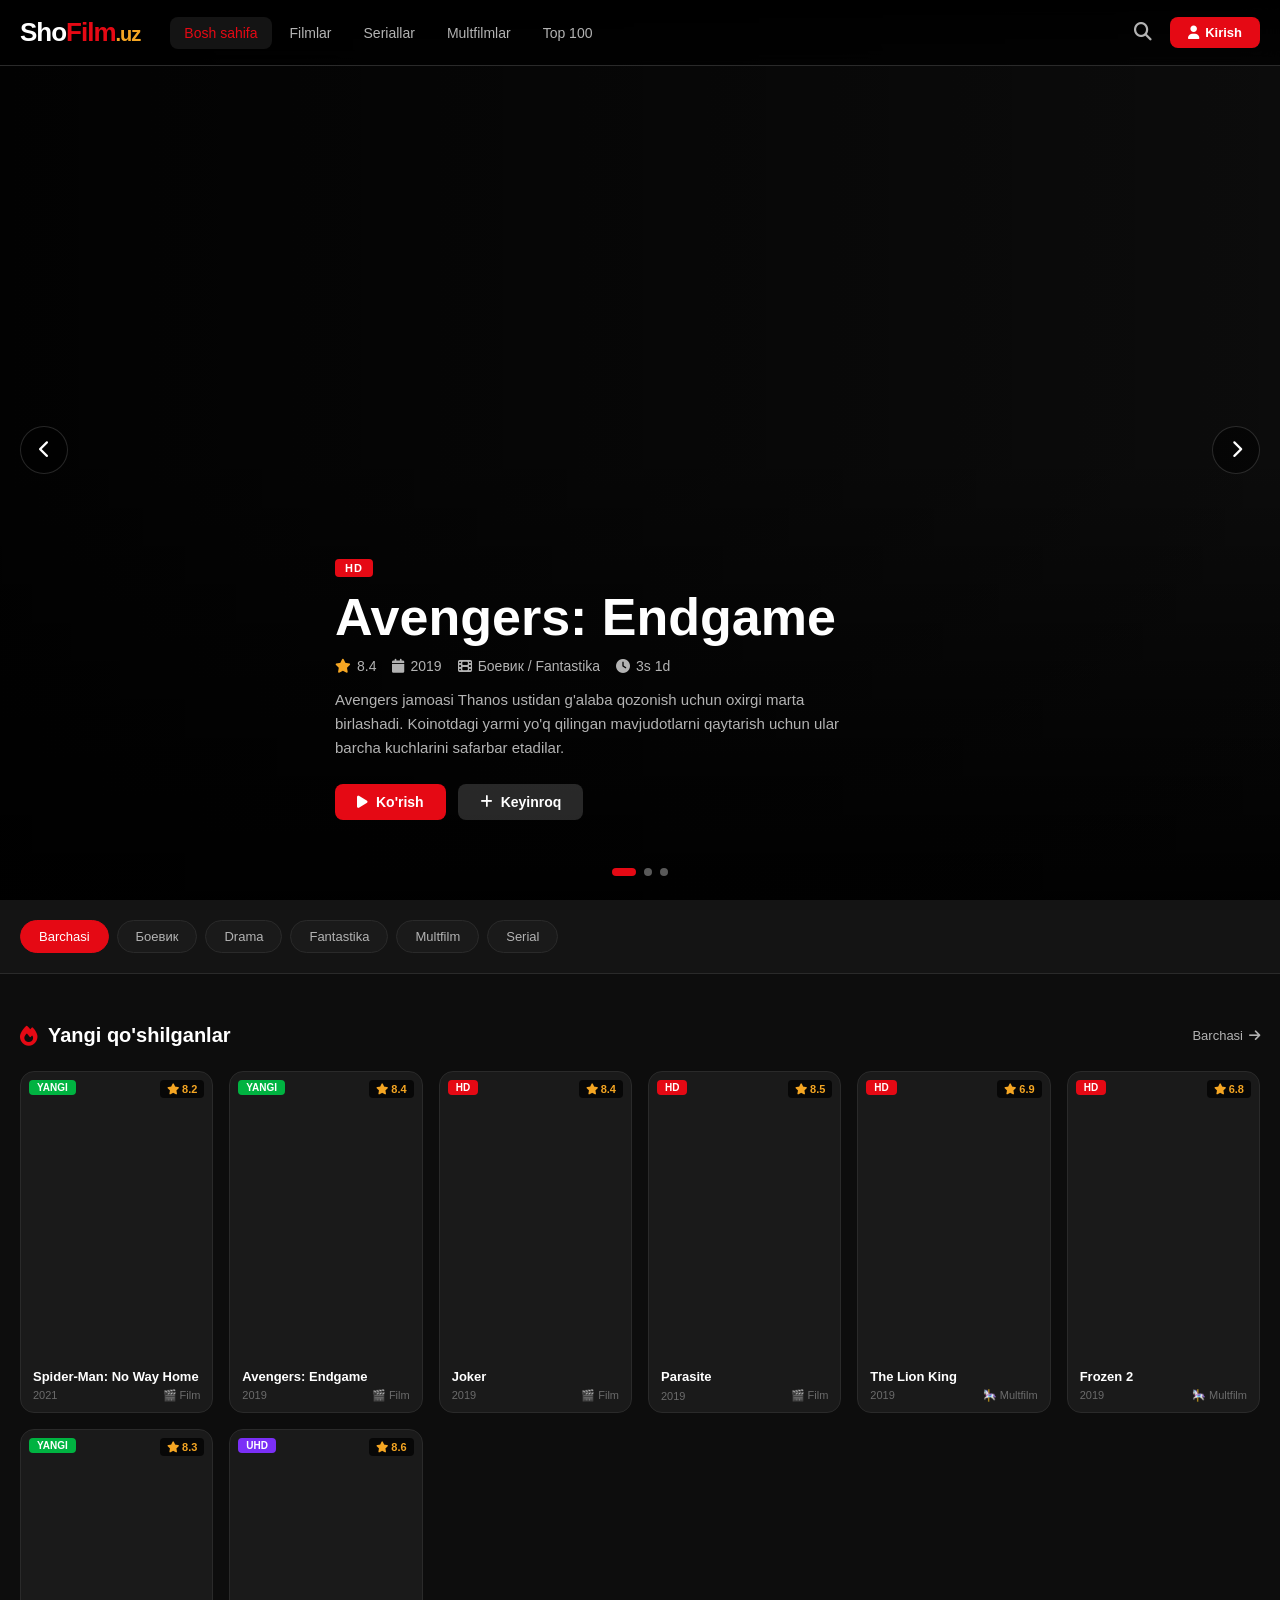
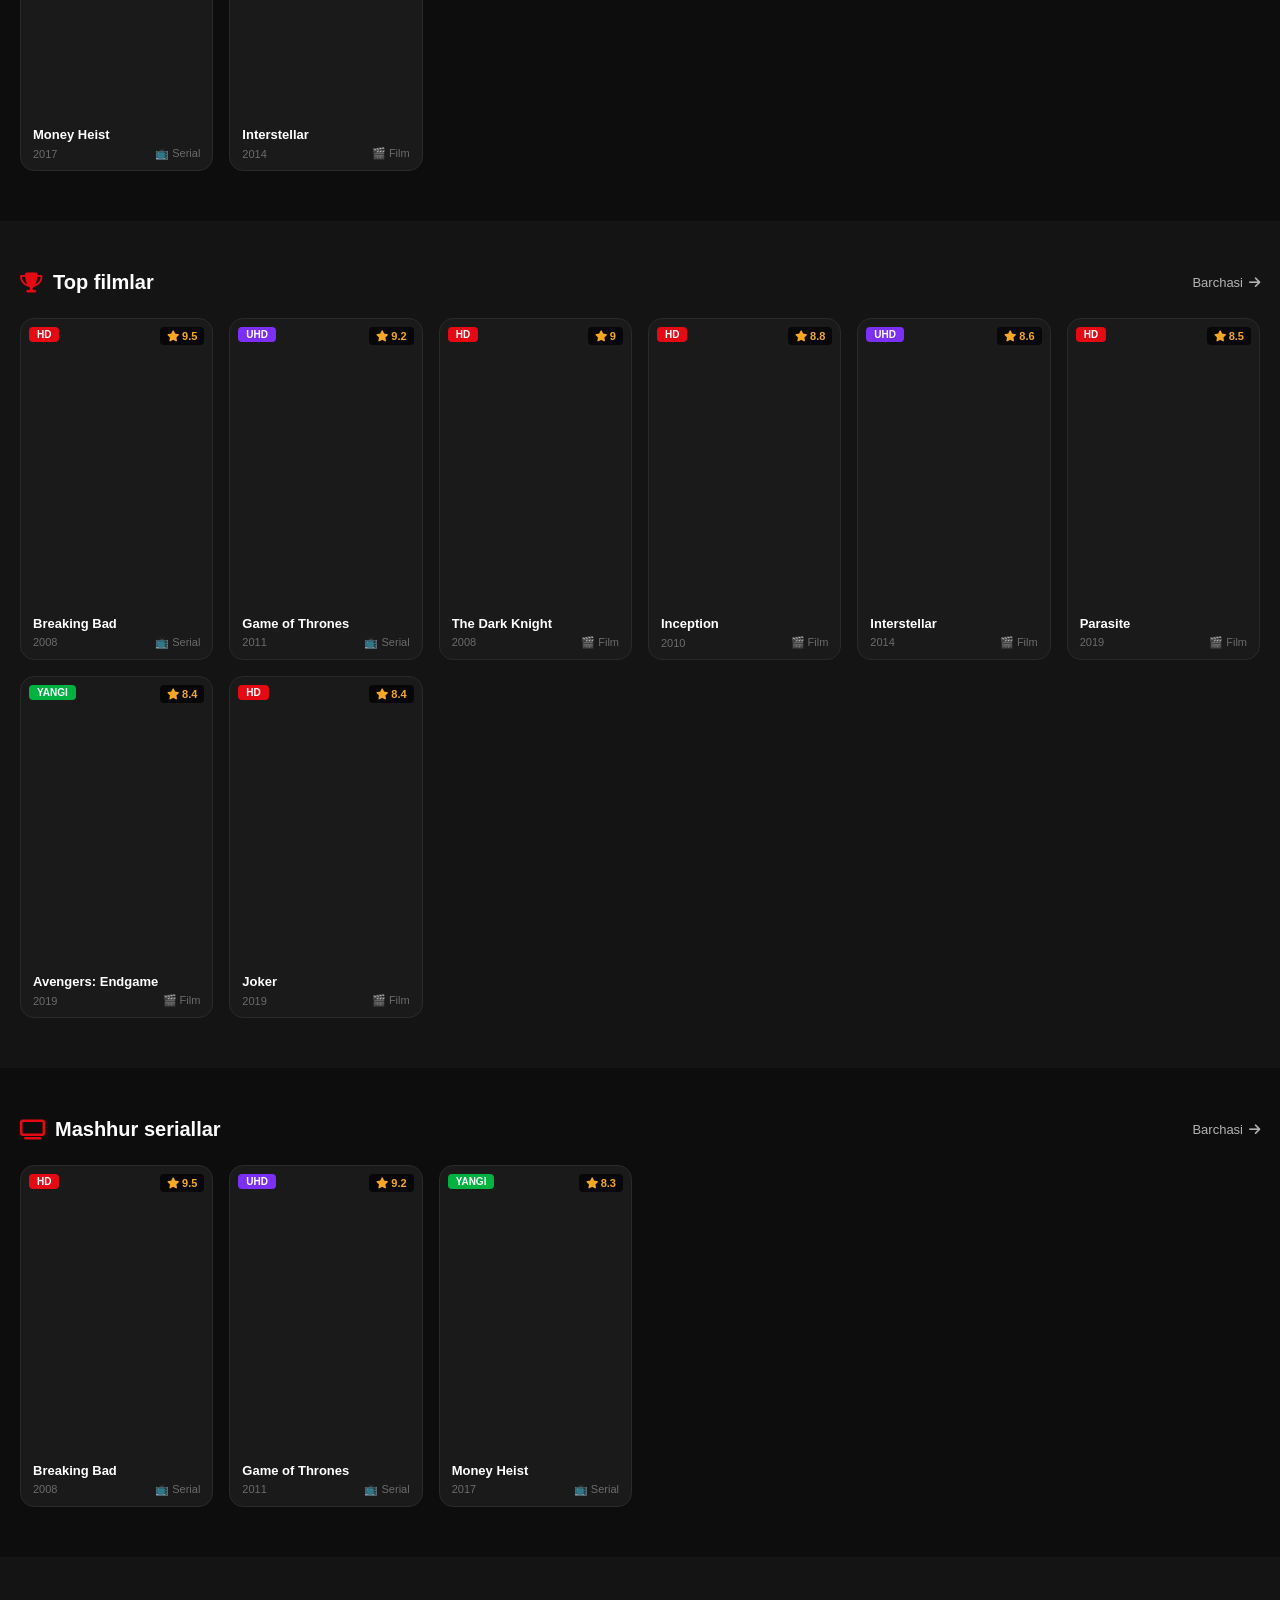
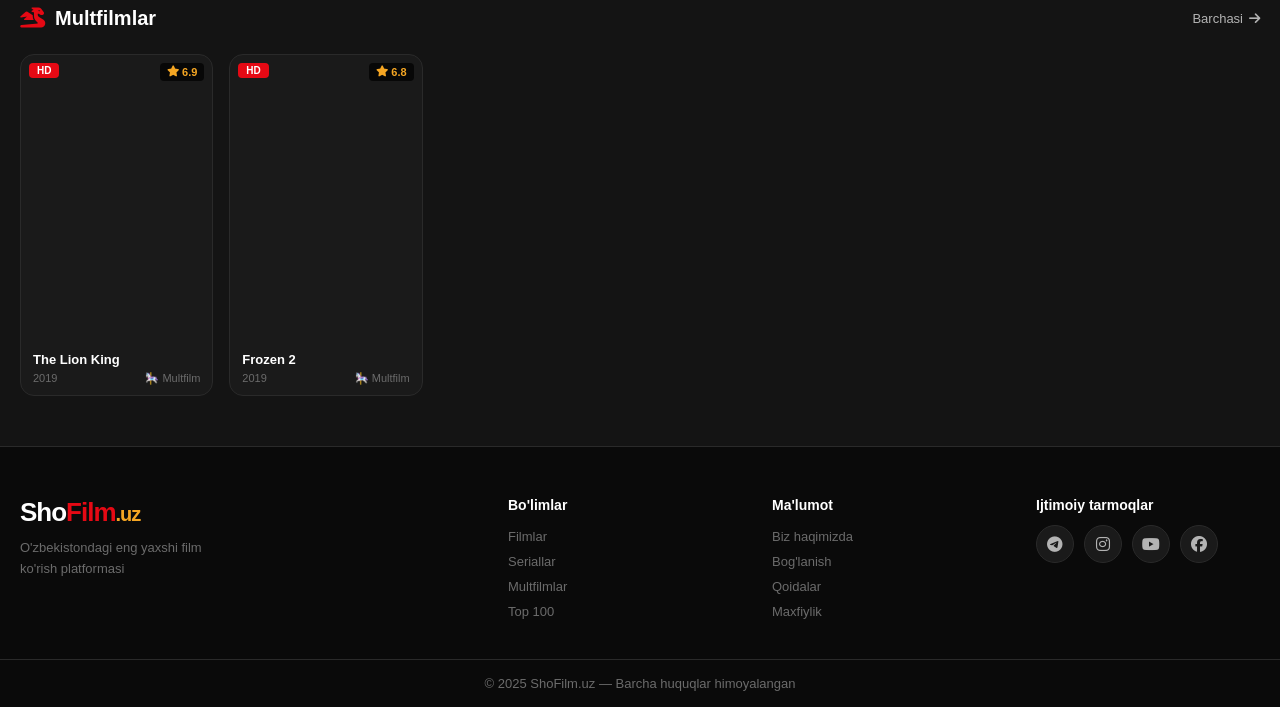
==== index.html @ 5a482295 "🎬 ShoFilm.uz - barcha sahifalar tayyor" ====
<!DOCTYPE html>
<html lang="uz">
<head>
  <meta charset="UTF-8"/>
  <meta name="viewport" content="width=device-width, initial-scale=1.0"/>
  <meta name="description" content="ShoFilm.uz — O'zbekistondagi eng yaxshi filmlar, seriallar va multfilmlar platformasi"/>
  <title>ShoFilm.uz — Filmlar, Seriallar, Multfilmlar</title>
  <link rel="stylesheet" href="css/style.css"/>
  <link rel="stylesheet" href="https://cdnjs.cloudflare.com/ajax/libs/font-awesome/6.5.0/css/all.min.css"/>
</head>
<body>

<!-- ===== HEADER ===== -->
<header class="header" id="header">
  <div class="container header__inner">
    <a href="index.html" class="logo">
      <span class="logo-sho">Sho</span><span class="logo-film">Film</span><span class="logo-dot">.uz</span>
    </a>
    <nav class="nav" id="nav">
      <a href="index.html"   class="nav__link active">Bosh sahifa</a>
      <a href="movies.html"  class="nav__link">Filmlar</a>
      <a href="serials.html" class="nav__link">Seriallar</a>
      <a href="cartoons.html"class="nav__link">Multfilmlar</a>
      <a href="top.html"     class="nav__link">Top 100</a>
    </nav>
    <div class="header__right">
      <button class="search-btn" id="searchToggle"><i class="fas fa-search"></i></button>
      <button class="btn-login"><i class="fas fa-user"></i> Kirish</button>
      <button class="burger" id="burger"><i class="fas fa-bars"></i></button>
    </div>
  </div>
  <div class="search-bar" id="searchBar">
    <div class="container">
      <input type="text" id="searchInput" class="search-input" placeholder="Film, serial yoki aktyor qidiring..."/>
      <button class="search-close" id="searchClose"><i class="fas fa-times"></i></button>
    </div>
    <div class="search-results" id="searchResults"></div>
  </div>
</header>

<!-- ===== HERO SLIDER ===== -->
<section class="hero">
  <div class="hero__slides">

    <div class="hero__slide active" style="background-image:url('https://image.tmdb.org/t/p/original/628Dep6AxEtDxjZoGP78TsOxYbK.jpg')">
      <div class="hero__overlay"></div>
      <div class="container hero__content">
        <span class="hero__badge">HD</span>
        <h1 class="hero__title">Avengers: Endgame</h1>
        <div class="hero__meta">
          <span><i class="fas fa-star"></i> 8.4</span>
          <span><i class="fas fa-calendar"></i> 2019</span>
          <span><i class="fas fa-film"></i> Боевик / Fantastika</span>
          <span><i class="fas fa-clock"></i> 3s 1d</span>
        </div>
        <p class="hero__desc">Avengers jamoasi Thanos ustidan g'alaba qozonish uchun oxirgi marta birlashadi. Koinotdagi yarmi yo'q qilingan mavjudotlarni qaytarish uchun ular barcha kuchlarini safarbar etadilar.</p>
        <div class="hero__btns">
          <a href="player.html?id=1" class="btn btn-primary"><i class="fas fa-play"></i> Ko'rish</a>
          <button class="btn btn-secondary"><i class="fas fa-plus"></i> Keyinroq</button>
        </div>
      </div>
    </div>

    <div class="hero__slide" style="background-image:url('https://image.tmdb.org/t/p/original/8Y43POKjjKDGI9MH89NW0NAzzp8.jpg')">
      <div class="hero__overlay"></div>
      <div class="container hero__content">
        <span class="hero__badge">UHD</span>
        <h1 class="hero__title">Interstellar</h1>
        <div class="hero__meta">
          <span><i class="fas fa-star"></i> 8.6</span>
          <span><i class="fas fa-calendar"></i> 2014</span>
          <span><i class="fas fa-film"></i> Ilmiy-fantastika</span>
          <span><i class="fas fa-clock"></i> 2s 49d</span>
        </div>
        <p class="hero__desc">Insoniyatni saqlab qolish uchun bir guruh astronavtlar yulduzlaro'ti orqali sayohat qiladi. Vaqt va makon chegaralarini yengib, yangi dunyo izlaydilar.</p>
        <div class="hero__btns">
          <a href="player.html?id=2" class="btn btn-primary"><i class="fas fa-play"></i> Ko'rish</a>
          <button class="btn btn-secondary"><i class="fas fa-plus"></i> Keyinroq</button>
        </div>
      </div>
    </div>

    <div class="hero__slide" style="background-image:url('https://image.tmdb.org/t/p/original/oqP1qEZccq5AD9MxJDjVSmOHH9E.jpg')">
      <div class="hero__overlay"></div>
      <div class="container hero__content">
        <span class="hero__badge">HD</span>
        <h1 class="hero__title">The Dark Knight</h1>
        <div class="hero__meta">
          <span><i class="fas fa-star"></i> 9.0</span>
          <span><i class="fas fa-calendar"></i> 2008</span>
          <span><i class="fas fa-film"></i> Боевик / Triller</span>
          <span><i class="fas fa-clock"></i> 2s 32d</span>
        </div>
        <p class="hero__desc">Batman Gotham shahrini Joker deb atalgan terrorchidan himoya qilishi kerak. Bu kurash nafaqat jismoniy, balki ruhiy sinov ham bo'ladi.</p>
        <div class="hero__btns">
          <a href="player.html?id=3" class="btn btn-primary"><i class="fas fa-play"></i> Ko'rish</a>
          <button class="btn btn-secondary"><i class="fas fa-plus"></i> Keyinroq</button>
        </div>
      </div>
    </div>

  </div>
  <button class="hero__arrow hero__arrow--prev" id="heroPrev"><i class="fas fa-chevron-left"></i></button>
  <button class="hero__arrow hero__arrow--next" id="heroNext"><i class="fas fa-chevron-right"></i></button>
  <div class="hero__dots">
    <span class="hero__dot active"></span>
    <span class="hero__dot"></span>
    <span class="hero__dot"></span>
  </div>
</section>

<!-- ===== KATEGORIYALAR ===== -->
<section class="categories section">
  <div class="container">
    <div class="categories__list">
      <button class="cat-btn active" data-cat="all">Barchasi</button>
      <button class="cat-btn" data-cat="action">Боевик</button>
      <button class="cat-btn" data-cat="drama">Drama</button>
      <button class="cat-btn" data-cat="fantasy">Fantastika</button>
      <button class="cat-btn" data-cat="cartoon">Multfilm</button>
      <button class="cat-btn" data-cat="serial">Serial</button>
    </div>
  </div>
</section>

<!-- ===== YANGI FILMLAR ===== -->
<section class="section">
  <div class="container">
    <div class="section-header">
      <h2 class="section-title"><i class="fas fa-fire"></i> Yangi qo'shilganlar</h2>
      <a href="movies.html" class="see-all">Barchasi <i class="fas fa-arrow-right"></i></a>
    </div>
    <div class="movies-grid" id="newMoviesGrid"></div>
  </div>
</section>

<!-- ===== TOP FILMLAR ===== -->
<section class="section section--dark">
  <div class="container">
    <div class="section-header">
      <h2 class="section-title"><i class="fas fa-trophy"></i> Top filmlar</h2>
      <a href="top.html" class="see-all">Barchasi <i class="fas fa-arrow-right"></i></a>
    </div>
    <div class="movies-grid" id="topMoviesGrid"></div>
  </div>
</section>

<!-- ===== SERIALLAR ===== -->
<section class="section">
  <div class="container">
    <div class="section-header">
      <h2 class="section-title"><i class="fas fa-tv"></i> Mashhur seriallar</h2>
      <a href="serials.html" class="see-all">Barchasi <i class="fas fa-arrow-right"></i></a>
    </div>
    <div class="movies-grid" id="serialsGrid"></div>
  </div>
</section>

<!-- ===== MULTFILMLAR ===== -->
<section class="section section--dark">
  <div class="container">
    <div class="section-header">
      <h2 class="section-title"><i class="fas fa-dragon"></i> Multfilmlar</h2>
      <a href="cartoons.html" class="see-all">Barchasi <i class="fas fa-arrow-right"></i></a>
    </div>
    <div class="movies-grid" id="cartoonsGrid"></div>
  </div>
</section>

<!-- ===== FOOTER ===== -->
<footer class="footer">
  <div class="container footer__inner">
    <div class="footer__logo">
      <a href="index.html" class="logo">
        <span class="logo-sho">Sho</span><span class="logo-film">Film</span><span class="logo-dot">.uz</span>
      </a>
      <p>O'zbekistondagi eng yaxshi film ko'rish platformasi</p>
    </div>
    <div class="footer__links">
      <h4>Bo'limlar</h4>
      <a href="movies.html">Filmlar</a>
      <a href="serials.html">Seriallar</a>
      <a href="cartoons.html">Multfilmlar</a>
      <a href="top.html">Top 100</a>
    </div>
    <div class="footer__links">
      <h4>Ma'lumot</h4>
      <a href="#">Biz haqimizda</a>
      <a href="#">Bog'lanish</a>
      <a href="#">Qoidalar</a>
      <a href="#">Maxfiylik</a>
    </div>
    <div class="footer__social">
      <h4>Ijtimoiy tarmoqlar</h4>
      <div class="social-icons">
        <a href="#"><i class="fab fa-telegram"></i></a>
        <a href="#"><i class="fab fa-instagram"></i></a>
        <a href="#"><i class="fab fa-youtube"></i></a>
        <a href="#"><i class="fab fa-facebook"></i></a>
      </div>
    </div>
  </div>
  <div class="footer__bottom">
    <p>© 2025 ShoFilm.uz — Barcha huquqlar himoyalangan</p>
  </div>
</footer>

<!-- ===== MODAL ===== -->
<div class="modal" id="movieModal">
  <div class="modal__overlay" id="modalOverlay"></div>
  <div class="modal__box">
    <button class="modal__close" id="modalClose"><i class="fas fa-times"></i></button>
    <div class="modal__poster">
      <img src="" alt="" id="modalPoster"/>
      <div class="modal__play-btn">
        <a href="#" id="modalPlayLink" class="btn btn-primary btn-lg"><i class="fas fa-play"></i> Ko'rish</a>
      </div>
    </div>
    <div class="modal__info">
      <h2 id="modalTitle"></h2>
      <div class="modal__meta" id="modalMeta"></div>
      <p id="modalDesc"></p>
      <div class="modal__actions">
        <a href="#" id="modalWatchBtn" class="btn btn-primary"><i class="fas fa-play"></i> Ko'rish</a>
        <button class="btn btn-secondary"><i class="fas fa-download"></i> Yuklab olish</button>
        <button class="btn btn-icon"><i class="fas fa-heart"></i></button>
        <button class="btn btn-icon"><i class="fas fa-share-alt"></i></button>
      </div>
    </div>
  </div>
</div>

<button class="scroll-top" id="scrollTop"><i class="fas fa-chevron-up"></i></button>

<script src="js/data.js"></script>
<script src="js/main.js"></script>
</body>
</html>
---- css/style.css ----
/* ===== RESET & VARIABLES ===== */
*, *::before, *::after { box-sizing: border-box; margin: 0; padding: 0; }
:root {
  --bg:     #0d0d0d;
  --bg2:    #141414;
  --card:   #1a1a1a;
  --hover:  #252525;
  --accent: #e50914;
  --acc-h:  #b2070f;
  --gold:   #f5a623;
  --txt:    #ffffff;
  --txt2:   #b3b3b3;
  --muted:  #6b6b6b;
  --border: #2a2a2a;
  --r:      8px;
  --rl:     14px;
  --sh:     0 4px 24px rgba(0,0,0,.5);
  --tr:     .25s ease;
  --hh:     65px;
}
html { scroll-behavior: smooth; }
body { font-family: 'Segoe UI', Tahoma, sans-serif; background: var(--bg); color: var(--txt); overflow-x: hidden; }
a { text-decoration: none; color: inherit; }
ul { list-style: none; }
img { max-width: 100%; display: block; }
button { cursor: pointer; border: none; background: none; }

/* ===== SCROLLBAR ===== */
::-webkit-scrollbar { width: 5px; }
::-webkit-scrollbar-track { background: var(--bg2); }
::-webkit-scrollbar-thumb { background: var(--accent); border-radius: 3px; }

/* ===== CONTAINER ===== */
.container { max-width: 1300px; margin: 0 auto; padding: 0 20px; }

/* ===== BUTTONS ===== */
.btn { display: inline-flex; align-items: center; gap: 8px; padding: 10px 22px; border-radius: var(--r); font-size: 14px; font-weight: 600; transition: var(--tr); cursor: pointer; }
.btn-primary  { background: var(--accent); color: #fff; }
.btn-primary:hover { background: var(--acc-h); transform: scale(1.04); }
.btn-secondary { background: rgba(255,255,255,.15); color: #fff; }
.btn-secondary:hover { background: rgba(255,255,255,.28); }
.btn-lg { padding: 13px 30px; font-size: 16px; }
.btn-icon { width: 42px; height: 42px; padding: 0; display: flex; align-items: center; justify-content: center; background: rgba(255,255,255,.1); color: #fff; border-radius: 50%; font-size: 16px; transition: var(--tr); }
.btn-icon:hover { background: var(--accent); }
.btn-login { background: var(--accent); color: #fff; border-radius: var(--r); padding: 8px 18px; font-size: 13px; font-weight: 600; display: flex; align-items: center; gap: 6px; transition: var(--tr); }
.btn-login:hover { background: var(--acc-h); }

/* ===== HEADER ===== */
.header { position: fixed; top: 0; left: 0; right: 0; z-index: 1000; background: linear-gradient(180deg, rgba(0,0,0,.95), rgba(0,0,0,.7)); backdrop-filter: blur(10px); border-bottom: 1px solid var(--border); transition: var(--tr); }
.header.scrolled { background: rgba(13,13,13,.98); }
.header__inner { display: flex; align-items: center; gap: 30px; height: var(--hh); }
.logo { font-size: 26px; font-weight: 800; letter-spacing: -1px; }
.logo-sho  { color: #fff; }
.logo-film { color: var(--accent); }
.logo-dot  { color: var(--gold); font-size: 20px; }
.nav { display: flex; align-items: center; gap: 4px; flex: 1; }
.nav__link { color: var(--txt2); padding: 8px 14px; border-radius: var(--r); font-size: 14px; font-weight: 500; transition: var(--tr); white-space: nowrap; }
.nav__link:hover, .nav__link.active { color: #fff; background: rgba(255,255,255,.08); }
.nav__link.active { color: var(--accent); }
.header__right { display: flex; align-items: center; gap: 10px; margin-left: auto; }
.search-btn { color: var(--txt2); font-size: 18px; padding: 8px; border-radius: 50%; transition: var(--tr); }
.search-btn:hover { color: #fff; background: rgba(255,255,255,.1); }
.burger { display: none; color: #fff; font-size: 20px; padding: 6px; }

/* ===== SEARCH BAR ===== */
.search-bar { background: rgba(10,10,10,.97); border-top: 1px solid var(--border); padding: 14px 0; display: none; position: relative; }
.search-bar.active { display: block; }
.search-bar .container { display: flex; align-items: center; gap: 10px; }
.search-input { flex: 1; background: var(--card); border: 1px solid var(--border); color: #fff; padding: 12px 18px; border-radius: 30px; font-size: 15px; outline: none; transition: var(--tr); }
.search-input:focus { border-color: var(--accent); box-shadow: 0 0 0 2px rgba(229,9,20,.15); }
.search-input::placeholder { color: var(--muted); }
.search-close { color: var(--txt2); font-size: 18px; padding: 8px; transition: var(--tr); }
.search-close:hover { color: var(--accent); }
.search-results { position: absolute; left: 0; right: 0; top: 100%; background: var(--bg2); border-top: 1px solid var(--border); max-height: 360px; overflow-y: auto; z-index: 100; }
.search-result-item { display: flex; align-items: center; gap: 14px; padding: 10px 20px; transition: var(--tr); cursor: pointer; }
.search-result-item:hover { background: var(--hover); }
.search-result-item img { width: 46px; height: 66px; object-fit: cover; border-radius: 4px; }
.search-result-info h4 { font-size: 14px; font-weight: 600; }
.search-result-info span { font-size: 12px; color: var(--txt2); }

/* ===== HERO ===== */
.hero { position: relative; height: 100vh; min-height: 580px; overflow: hidden; }
.hero__slides { width: 100%; height: 100%; }
.hero__slide { position: absolute; inset: 0; background-size: cover; background-position: center top; opacity: 0; transition: opacity .8s ease; }
.hero__slide.active { opacity: 1; z-index: 1; }
.hero__overlay { position: absolute; inset: 0; background: linear-gradient(90deg, rgba(0,0,0,.85) 0%, rgba(0,0,0,.5) 50%, rgba(0,0,0,.1) 100%), linear-gradient(0deg, rgba(0,0,0,.9) 0%, transparent 50%); }
.hero__content { position: relative; z-index: 2; display: flex; flex-direction: column; justify-content: flex-end; height: 100%; padding-bottom: 80px; max-width: 650px; }
.hero__badge { display: inline-block; background: var(--accent); color: #fff; font-size: 11px; font-weight: 700; padding: 3px 10px; border-radius: 4px; letter-spacing: 1px; margin-bottom: 12px; width: fit-content; }
.hero__title { font-size: clamp(28px, 5vw, 52px); font-weight: 800; line-height: 1.1; margin-bottom: 12px; }
.hero__meta { display: flex; flex-wrap: wrap; gap: 16px; margin-bottom: 14px; }
.hero__meta span { display: flex; align-items: center; gap: 6px; font-size: 14px; color: var(--txt2); }
.hero__meta .fa-star { color: var(--gold); }
.hero__desc { font-size: 15px; color: var(--txt2); line-height: 1.6; margin-bottom: 24px; max-width: 520px; }
.hero__btns { display: flex; gap: 12px; flex-wrap: wrap; }
.hero__arrow { position: absolute; top: 50%; transform: translateY(-50%); z-index: 3; width: 48px; height: 48px; background: rgba(0,0,0,.5); color: #fff; border-radius: 50%; font-size: 18px; display: flex; align-items: center; justify-content: center; border: 1px solid rgba(255,255,255,.15); transition: var(--tr); }
.hero__arrow:hover { background: var(--accent); border-color: var(--accent); }
.hero__arrow--prev { left: 20px; }
.hero__arrow--next { right: 20px; }
.hero__dots { position: absolute; bottom: 24px; left: 50%; transform: translateX(-50%); display: flex; gap: 8px; z-index: 3; }
.hero__dot { width: 8px; height: 8px; border-radius: 50%; background: rgba(255,255,255,.35); transition: var(--tr); cursor: pointer; }
.hero__dot.active { background: var(--accent); width: 24px; border-radius: 4px; }

/* ===== SECTIONS ===== */
.section { padding: 50px 0; }
.section--dark { background: var(--bg2); }
.section-header { display: flex; align-items: center; justify-content: space-between; margin-bottom: 24px; }
.section-title { font-size: 20px; font-weight: 700; display: flex; align-items: center; gap: 10px; }
.section-title i { color: var(--accent); }
.see-all { color: var(--txt2); font-size: 13px; display: flex; align-items: center; gap: 6px; transition: var(--tr); }
.see-all:hover { color: var(--accent); }

/* ===== CATEGORIES ===== */
.categories { padding: 20px 0; background: var(--bg2); border-bottom: 1px solid var(--border); }
.categories__list { display: flex; gap: 8px; flex-wrap: wrap; }
.cat-btn { padding: 8px 18px; border-radius: 20px; font-size: 13px; font-weight: 500; background: var(--card); color: var(--txt2); border: 1px solid var(--border); transition: var(--tr); }
.cat-btn:hover, .cat-btn.active { background: var(--accent); color: #fff; border-color: var(--accent); }

/* ===== MOVIES GRID ===== */
.movies-grid { display: grid; grid-template-columns: repeat(auto-fill, minmax(175px, 1fr)); gap: 16px; }

/* ===== MOVIE CARD ===== */
.movie-card { background: var(--card); border-radius: var(--rl); overflow: hidden; transition: var(--tr); cursor: pointer; border: 1px solid var(--border); }
.movie-card:hover { transform: translateY(-6px); box-shadow: 0 12px 40px rgba(0,0,0,.6); border-color: rgba(229,9,20,.3); }
.movie-card__poster { position: relative; aspect-ratio: 2/3; overflow: hidden; }
.movie-card__poster img { width: 100%; height: 100%; object-fit: cover; transition: transform .4s ease; }
.movie-card:hover .movie-card__poster img { transform: scale(1.07); }
.movie-card__overlay { position: absolute; inset: 0; background: rgba(0,0,0,.5); display: flex; align-items: center; justify-content: center; opacity: 0; transition: var(--tr); }
.movie-card:hover .movie-card__overlay { opacity: 1; }
.movie-card__play { width: 54px; height: 54px; background: var(--accent); border-radius: 50%; display: flex; align-items: center; justify-content: center; font-size: 20px; color: #fff; transform: scale(.7); transition: var(--tr); }
.movie-card:hover .movie-card__play { transform: scale(1); }
.movie-card__badge { position: absolute; top: 8px; left: 8px; background: var(--accent); color: #fff; font-size: 10px; font-weight: 700; padding: 2px 8px; border-radius: 4px; }
.movie-card__badge.uhd { background: #7b2ff7; }
.movie-card__badge.new { background: #00b341; }
.movie-card__rating { position: absolute; top: 8px; right: 8px; background: rgba(0,0,0,.75); color: var(--gold); font-size: 11px; font-weight: 700; padding: 3px 7px; border-radius: 4px; display: flex; align-items: center; gap: 3px; }
.movie-card__info { padding: 10px 12px; }
.movie-card__title { font-size: 13px; font-weight: 600; margin-bottom: 5px; white-space: nowrap; overflow: hidden; text-overflow: ellipsis; }
.movie-card__meta { display: flex; align-items: center; justify-content: space-between; }
.movie-card__year, .movie-card__genre { font-size: 11px; color: var(--muted); }

/* ===== PAGE HERO ===== */
.page-hero { min-height: 220px; background: linear-gradient(135deg, #1a0000, #0d0d0d); display: flex; align-items: center; padding-top: var(--hh); border-bottom: 1px solid var(--border); }
.page-hero h1 { font-size: clamp(24px, 4vw, 38px); font-weight: 800; }
.page-hero p { color: var(--txt2); margin-top: 8px; font-size: 15px; }

/* ===== FILTERS ===== */
.filters { padding: 24px 0; background: var(--bg2); border-bottom: 1px solid var(--border); }
.filters__row { display: flex; gap: 12px; flex-wrap: wrap; align-items: center; }
.filter-select { background: var(--card); border: 1px solid var(--border); color: var(--txt); padding: 9px 16px; border-radius: var(--r); font-size: 13px; outline: none; cursor: pointer; transition: var(--tr); }
.filter-select:focus { border-color: var(--accent); }
.filter-select option { background: var(--card); }
.sort-btn { padding: 9px 16px; border-radius: var(--r); font-size: 13px; background: var(--card); color: var(--txt2); border: 1px solid var(--border); transition: var(--tr); }
.sort-btn.active, .sort-btn:hover { background: var(--accent); color: #fff; border-color: var(--accent); }

/* ===== MOVIES PAGE ===== */
.movies-page { padding: 40px 0; }
.movies-count { color: var(--muted); font-size: 13px; margin-bottom: 20px; }
.pagination { display: flex; justify-content: center; gap: 8px; margin-top: 40px; flex-wrap: wrap; }
.page-btn { width: 40px; height: 40px; background: var(--card); border: 1px solid var(--border); color: var(--txt2); border-radius: var(--r); font-size: 14px; display: flex; align-items: center; justify-content: center; transition: var(--tr); }
.page-btn:hover, .page-btn.active { background: var(--accent); color: #fff; border-color: var(--accent); }

/* ===== MODAL ===== */
.modal { position: fixed; inset: 0; z-index: 2000; display: none; align-items: center; justify-content: center; padding: 20px; }
.modal.active { display: flex; }
.modal__overlay { position: absolute; inset: 0; background: rgba(0,0,0,.85); backdrop-filter: blur(4px); }
.modal__box { position: relative; z-index: 1; background: var(--card); border-radius: var(--rl); overflow: hidden; display: flex; max-width: 780px; width: 100%; max-height: 90vh; box-shadow: 0 20px 60px rgba(0,0,0,.8); border: 1px solid var(--border); animation: mIn .3s ease; }
@keyframes mIn { from { opacity: 0; transform: scale(.92) translateY(20px); } to { opacity: 1; transform: none; } }
.modal__close { position: absolute; top: 14px; right: 14px; z-index: 2; width: 34px; height: 34px; background: rgba(0,0,0,.6); color: #fff; border-radius: 50%; font-size: 15px; display: flex; align-items: center; justify-content: center; transition: var(--tr); }
.modal__close:hover { background: var(--accent); }
.modal__poster { width: 220px; flex-shrink: 0; position: relative; }
.modal__poster img { width: 100%; height: 100%; object-fit: cover; }
.modal__play-btn { position: absolute; bottom: 16px; left: 50%; transform: translateX(-50%); white-space: nowrap; }
.modal__info { padding: 28px; flex: 1; overflow-y: auto; }
.modal__info h2 { font-size: 22px; font-weight: 800; margin-bottom: 12px; }
.modal__meta { display: flex; flex-wrap: wrap; gap: 12px; margin-bottom: 16px; }
.modal__meta span { font-size: 13px; color: var(--txt2); display: flex; align-items: center; gap: 5px; }
.modal__meta .fa-star { color: var(--gold); }
.modal__info p { font-size: 14px; color: var(--txt2); line-height: 1.7; margin-bottom: 20px; }
.modal__actions { display: flex; gap: 10px; flex-wrap: wrap; }

/* ===== FOOTER ===== */
.footer { background: #0a0a0a; border-top: 1px solid var(--border); padding-top: 50px; }
.footer__inner { display: grid; grid-template-columns: 2fr 1fr 1fr 1fr; gap: 40px; padding-bottom: 40px; }
.footer__logo p { font-size: 13px; color: var(--muted); margin-top: 10px; max-width: 220px; line-height: 1.6; }
.footer__links { display: flex; flex-direction: column; gap: 10px; }
.footer__links h4 { font-size: 14px; font-weight: 700; margin-bottom: 6px; color: #fff; }
.footer__links a { font-size: 13px; color: var(--muted); transition: var(--tr); }
.footer__links a:hover { color: var(--accent); }
.footer__social h4 { font-size: 14px; font-weight: 700; margin-bottom: 12px; }
.social-icons { display: flex; gap: 10px; }
.social-icons a { width: 38px; height: 38px; background: var(--card); border-radius: 50%; display: flex; align-items: center; justify-content: center; font-size: 16px; color: var(--txt2); transition: var(--tr); border: 1px solid var(--border); }
.social-icons a:hover { background: var(--accent); color: #fff; border-color: var(--accent); }
.footer__bottom { border-top: 1px solid var(--border); padding: 16px 20px; text-align: center; color: var(--muted); font-size: 13px; }

/* ===== SCROLL TOP ===== */
.scroll-top { position: fixed; bottom: 30px; right: 24px; z-index: 999; width: 44px; height: 44px; background: var(--accent); color: #fff; border-radius: 50%; font-size: 17px; box-shadow: 0 4px 16px rgba(229,9,20,.4); display: none; align-items: center; justify-content: center; transition: var(--tr); }
.scroll-top.visible { display: flex; }
.scroll-top:hover { transform: translateY(-3px); }

/* ===== PLAYER PAGE ===== */
.player-page { padding-top: var(--hh); background: #050505; min-height: 100vh; }
.player-wrapper { max-width: 1100px; margin: 0 auto; padding: 24px 20px 0; }
.player-container { width: 100%; aspect-ratio: 16/9; background: #000; border-radius: var(--rl); overflow: hidden; position: relative; box-shadow: 0 0 60px rgba(229,9,20,.15); }
.player-container iframe { width: 100%; height: 100%; border: none; }
.player-placeholder { width: 100%; height: 100%; display: flex; flex-direction: column; align-items: center; justify-content: center; gap: 20px; background: linear-gradient(135deg,#0a0a0a,#1a0505); cursor: pointer; position: relative; overflow: hidden; }
.player-placeholder::before { content: ''; position: absolute; inset: 0; background: radial-gradient(circle at center, rgba(229,9,20,.08) 0%, transparent 70%); }
.play-circle { width: 90px; height: 90px; background: var(--accent); border-radius: 50%; display: flex; align-items: center; justify-content: center; font-size: 32px; color: #fff; transition: var(--tr); box-shadow: 0 0 40px rgba(229,9,20,.5); position: relative; z-index: 1; }
.play-circle i { margin-left: 5px; }
.player-placeholder:hover .play-circle { transform: scale(1.1); background: var(--acc-h); }
.placeholder-title { font-size: 20px; font-weight: 700; color: #fff; position: relative; z-index: 1; }
.placeholder-sub { font-size: 14px; color: var(--muted); position: relative; z-index: 1; }
.player-topbar { display: flex; align-items: center; justify-content: space-between; padding: 16px 0; gap: 12px; flex-wrap: wrap; }
.player-topbar-left { display: flex; align-items: center; gap: 12px; flex-wrap: wrap; }
.quality-btn { padding: 6px 14px; border-radius: 20px; font-size: 12px; font-weight: 700; border: 1px solid var(--border); color: var(--txt2); background: var(--card); transition: var(--tr); }
.quality-btn.active, .quality-btn:hover { background: var(--accent); color: #fff; border-color: var(--accent); }
.lang-btn { padding: 6px 14px; border-radius: 20px; font-size: 12px; font-weight: 600; border: 1px solid var(--border); color: var(--txt2); background: var(--card); transition: var(--tr); }
.lang-btn.active, .lang-btn:hover { background: #2a4a7f; color: #fff; border-color: #2a4a7f; }
.player-info { max-width: 1100px; margin: 0 auto; padding: 24px 20px; }
.player-meta { display: flex; flex-wrap: wrap; gap: 16px; margin-bottom: 16px; }
.player-meta span { font-size: 14px; color: var(--txt2); display: flex; align-items: center; gap: 6px; }
.player-meta .fa-star { color: var(--gold); }
.player-desc { font-size: 14px; color: var(--txt2); line-height: 1.75; max-width: 800px; }
.player-actions { display: flex; gap: 10px; margin-top: 20px; flex-wrap: wrap; }
.episodes-section { max-width: 1100px; margin: 0 auto; padding: 0 20px 40px; }
.episodes-title { font-size: 18px; font-weight: 700; margin-bottom: 16px; display: flex; align-items: center; gap: 8px; }
.episodes-grid { display: flex; flex-wrap: wrap; gap: 8px; }
.episode-btn { width: 48px; height: 48px; background: var(--card); border: 1px solid var(--border); color: var(--txt2); border-radius: var(--r); font-size: 13px; font-weight: 600; display: flex; align-items: center; justify-content: center; transition: var(--tr); }
.episode-btn:hover, .episode-btn.active { background: var(--accent); color: #fff; border-color: var(--accent); }
.related-section { max-width: 1100px; margin: 0 auto; padding: 0 20px 50px; }

/* ===== TOP PAGE ===== */
.top-list { display: flex; flex-direction: column; gap: 14px; padding: 40px 0; }
.top-item { display: flex; align-items: center; gap: 20px; background: var(--card); border-radius: var(--rl); padding: 14px 20px; border: 1px solid var(--border); transition: var(--tr); cursor: pointer; }
.top-item:hover { border-color: rgba(229,9,20,.4); transform: translateX(4px); background: var(--hover); }
.top-rank { font-size: 28px; font-weight: 900; color: var(--muted); min-width: 48px; text-align: center; }
.top-rank.gold   { color: #ffd700; }
.top-rank.silver { color: #c0c0c0; }
.top-rank.bronze { color: #cd7f32; }
.top-poster { width: 64px; height: 90px; object-fit: cover; border-radius: var(--r); flex-shrink: 0; }
.top-info { flex: 1; }
.top-info h3 { font-size: 16px; font-weight: 700; margin-bottom: 6px; }
.top-info p  { font-size: 13px; color: var(--txt2); }
.top-rating { font-size: 22px; font-weight: 800; color: var(--gold); display: flex; align-items: center; gap: 6px; }
.top-rating i { font-size: 16px; }

/* ===== RESPONSIVE ===== */
@media (max-width: 1024px) {
  .footer__inner { grid-template-columns: 1fr 1fr; gap: 30px; }
  .movies-grid { grid-template-columns: repeat(auto-fill, minmax(155px, 1fr)); }
}
@media (max-width: 768px) {
  .nav { display: none; position: fixed; top: var(--hh); left: 0; right: 0; background: rgba(13,13,13,.98); flex-direction: column; padding: 20px; border-bottom: 1px solid var(--border); gap: 4px; z-index: 999; }
  .nav.open { display: flex; }
  .nav__link { padding: 12px 16px; }
  .burger { display: flex; align-items: center; justify-content: center; }
  .hero__title { font-size: 26px; }
  .hero__desc { display: none; }
  .hero__arrow { width: 38px; height: 38px; font-size: 14px; }
  .modal__box { flex-direction: column; max-height: 95vh; }
  .modal__poster { width: 100%; height: 200px; }
  .footer__inner { grid-template-columns: 1fr 1fr; }
  .movies-grid { grid-template-columns: repeat(auto-fill, minmax(135px, 1fr)); gap: 12px; }
  .top-item { gap: 12px; padding: 12px 14px; }
}
@media (max-width: 480px) {
  .footer__inner { grid-template-columns: 1fr; }
  .movies-grid { grid-template-columns: repeat(3, 1fr); gap: 10px; }
  .hero__btns .btn-secondary { display: none; }
  .hero__arrow { display: none; }
  .cat-btn { padding: 6px 12px; font-size: 12px; }
  .section { padding: 36px 0; }
  .top-rank { font-size: 20px; min-width: 36px; }
}
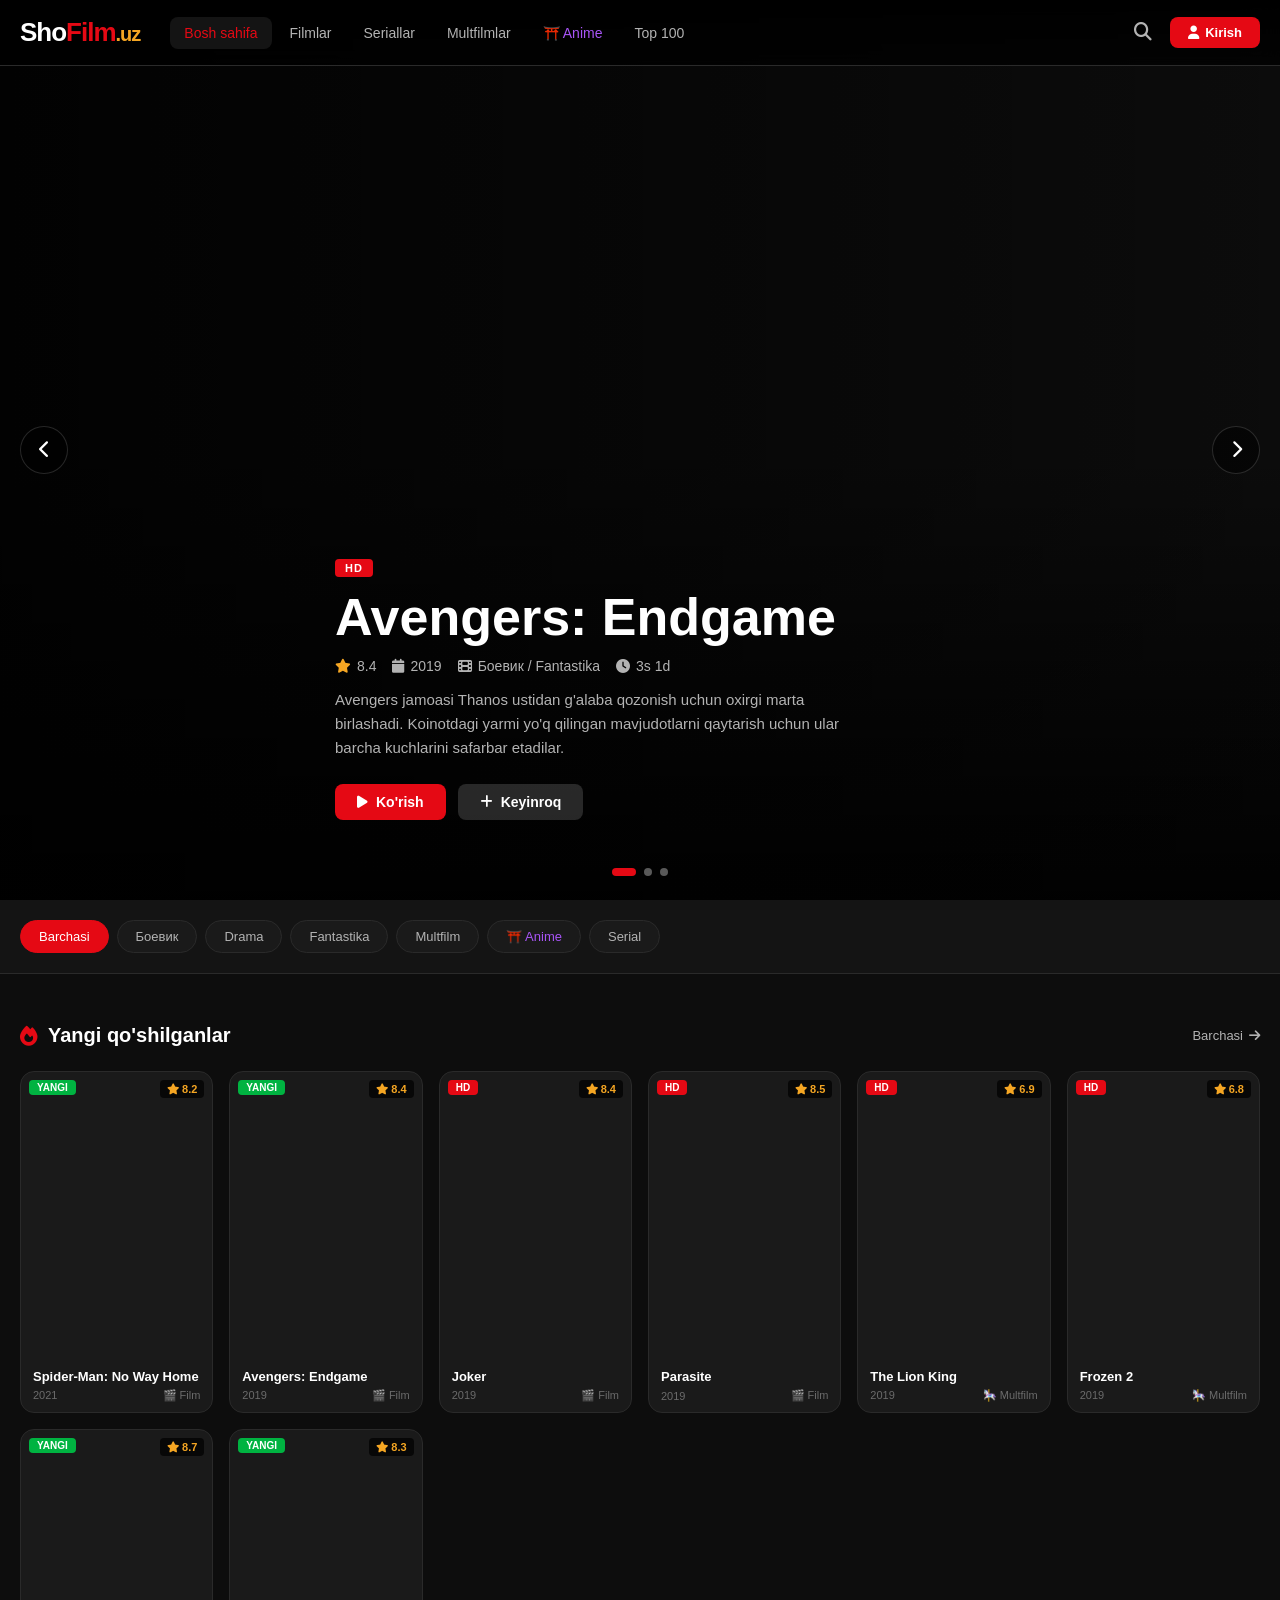
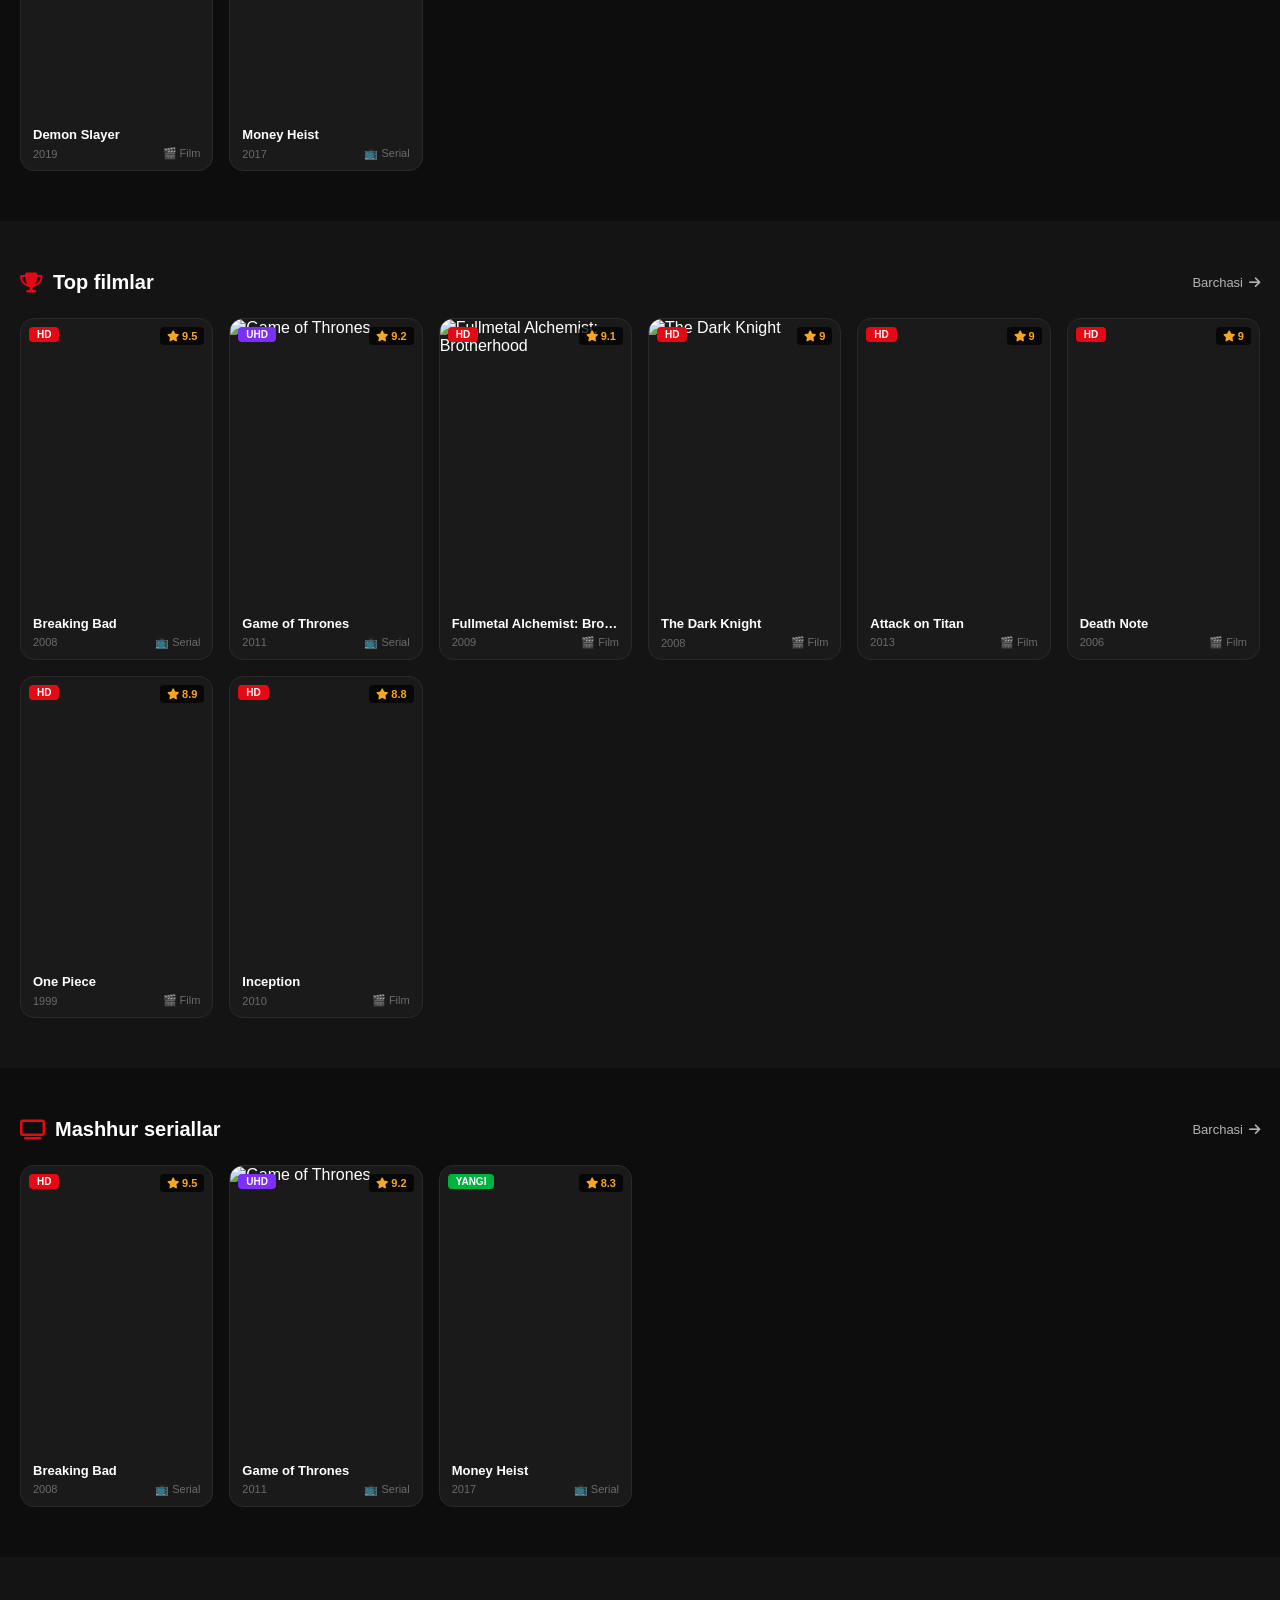
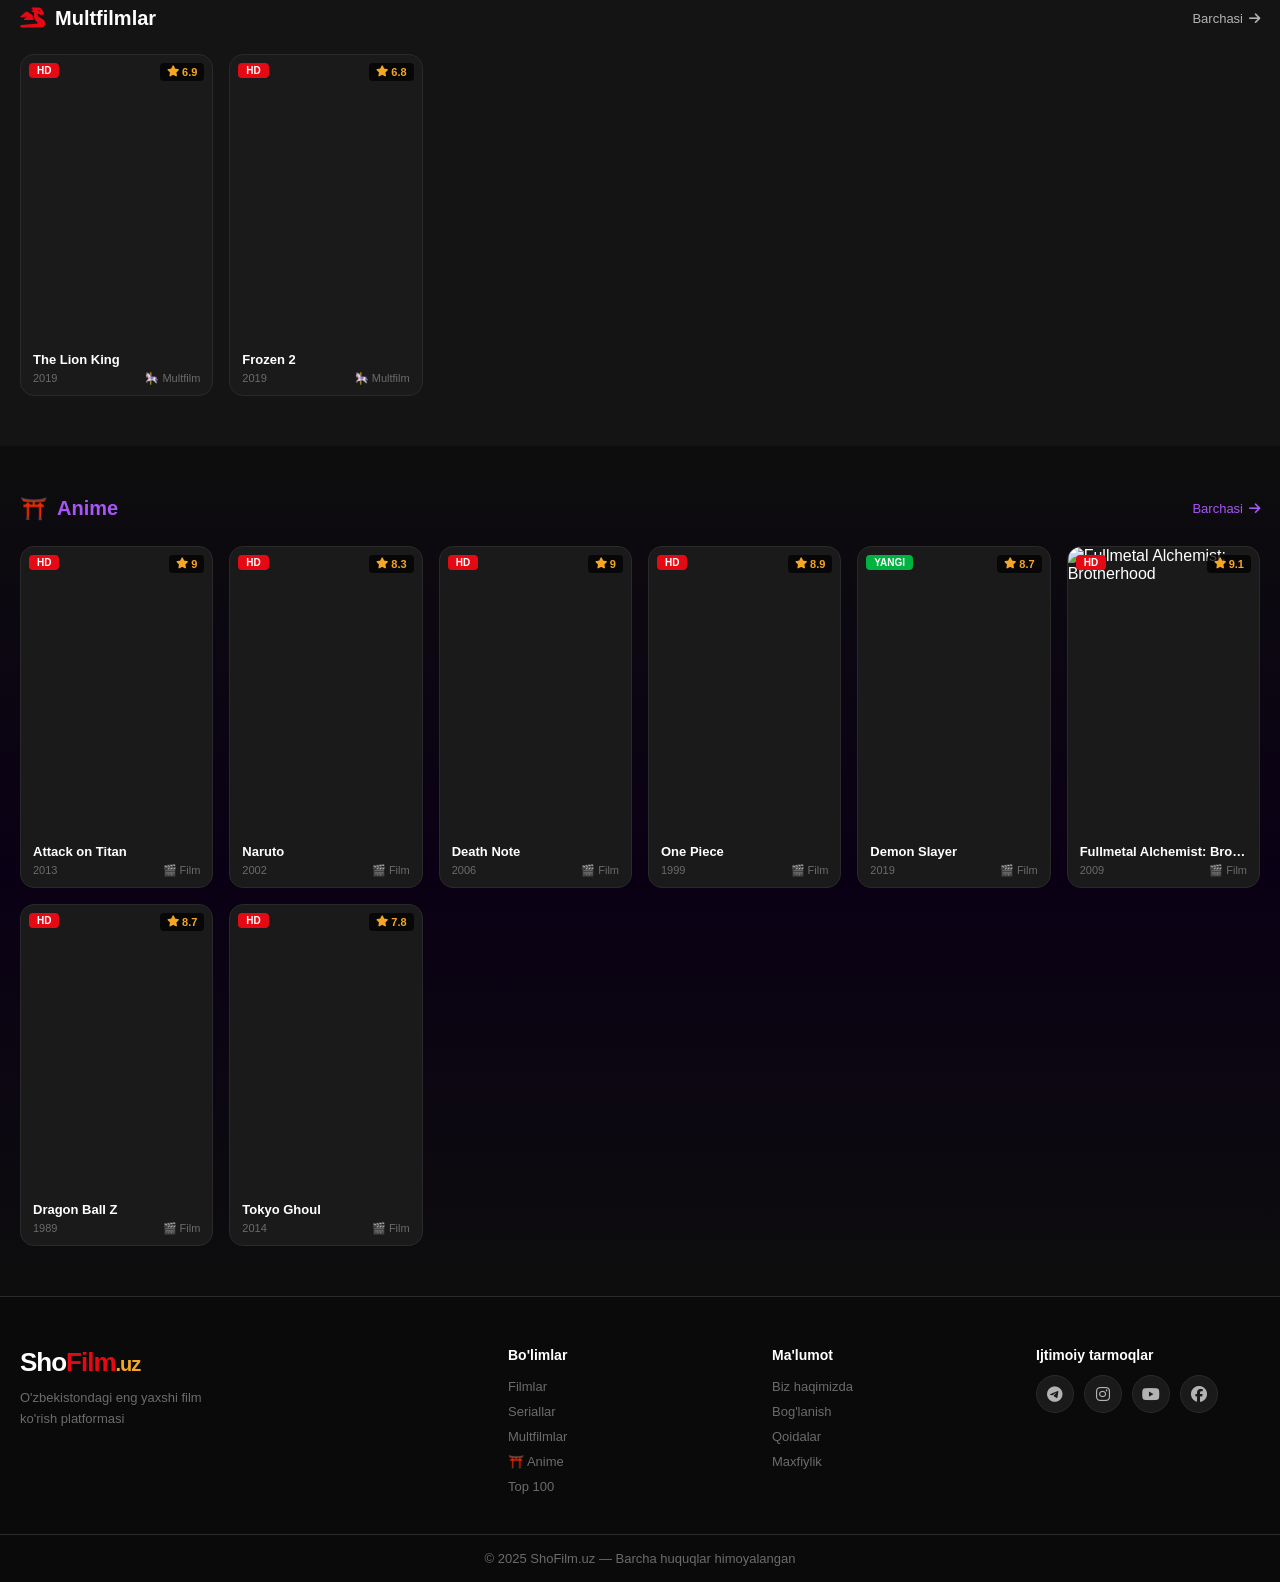
==== commit 040f8b6e: "✨ Anime bolimi + video qoshish yaxshilandi (YouTube/MP4/Embed)" ====
--- a/index.html
+++ b/index.html
@@ -17,11 +17,12 @@
       <span class="logo-sho">Sho</span><span class="logo-film">Film</span><span class="logo-dot">.uz</span>
     </a>
     <nav class="nav" id="nav">
-      <a href="index.html"   class="nav__link active">Bosh sahifa</a>
-      <a href="movies.html"  class="nav__link">Filmlar</a>
-      <a href="serials.html" class="nav__link">Seriallar</a>
-      <a href="cartoons.html"class="nav__link">Multfilmlar</a>
-      <a href="top.html"     class="nav__link">Top 100</a>
+      <a href="index.html"    class="nav__link active">Bosh sahifa</a>
+      <a href="movies.html"   class="nav__link">Filmlar</a>
+      <a href="serials.html"  class="nav__link">Seriallar</a>
+      <a href="cartoons.html" class="nav__link">Multfilmlar</a>
+      <a href="anime.html"    class="nav__link" style="color:#a855f7">⛩️ Anime</a>
+      <a href="top.html"      class="nav__link">Top 100</a>
     </nav>
     <div class="header__right">
       <button class="search-btn" id="searchToggle"><i class="fas fa-search"></i></button>
@@ -118,6 +119,7 @@
       <button class="cat-btn" data-cat="drama">Drama</button>
       <button class="cat-btn" data-cat="fantasy">Fantastika</button>
       <button class="cat-btn" data-cat="cartoon">Multfilm</button>
+      <button class="cat-btn" data-cat="anime" style="color:#a855f7">⛩️ Anime</button>
       <button class="cat-btn" data-cat="serial">Serial</button>
     </div>
   </div>
@@ -164,6 +166,20 @@
       <a href="cartoons.html" class="see-all">Barchasi <i class="fas fa-arrow-right"></i></a>
     </div>
     <div class="movies-grid" id="cartoonsGrid"></div>
+  </div>
+</section>
+
+<!-- ===== ANIME ===== -->
+<section class="section" style="background:linear-gradient(180deg,#0d0d0d 0%,#0a0015 50%,#0d0d0d 100%)">
+  <div class="container">
+    <div class="section-header">
+      <h2 class="section-title">
+        <span style="font-size:22px">⛩️</span>
+        <span style="color:#a855f7">Anime</span>
+      </h2>
+      <a href="anime.html" class="see-all" style="color:#a855f7">Barchasi <i class="fas fa-arrow-right"></i></a>
+    </div>
+    <div class="movies-grid" id="animeGrid"></div>
   </div>
 </section>
 
@@ -181,6 +197,7 @@
       <a href="movies.html">Filmlar</a>
       <a href="serials.html">Seriallar</a>
       <a href="cartoons.html">Multfilmlar</a>
+      <a href="anime.html">⛩️ Anime</a>
       <a href="top.html">Top 100</a>
     </div>
     <div class="footer__links">
